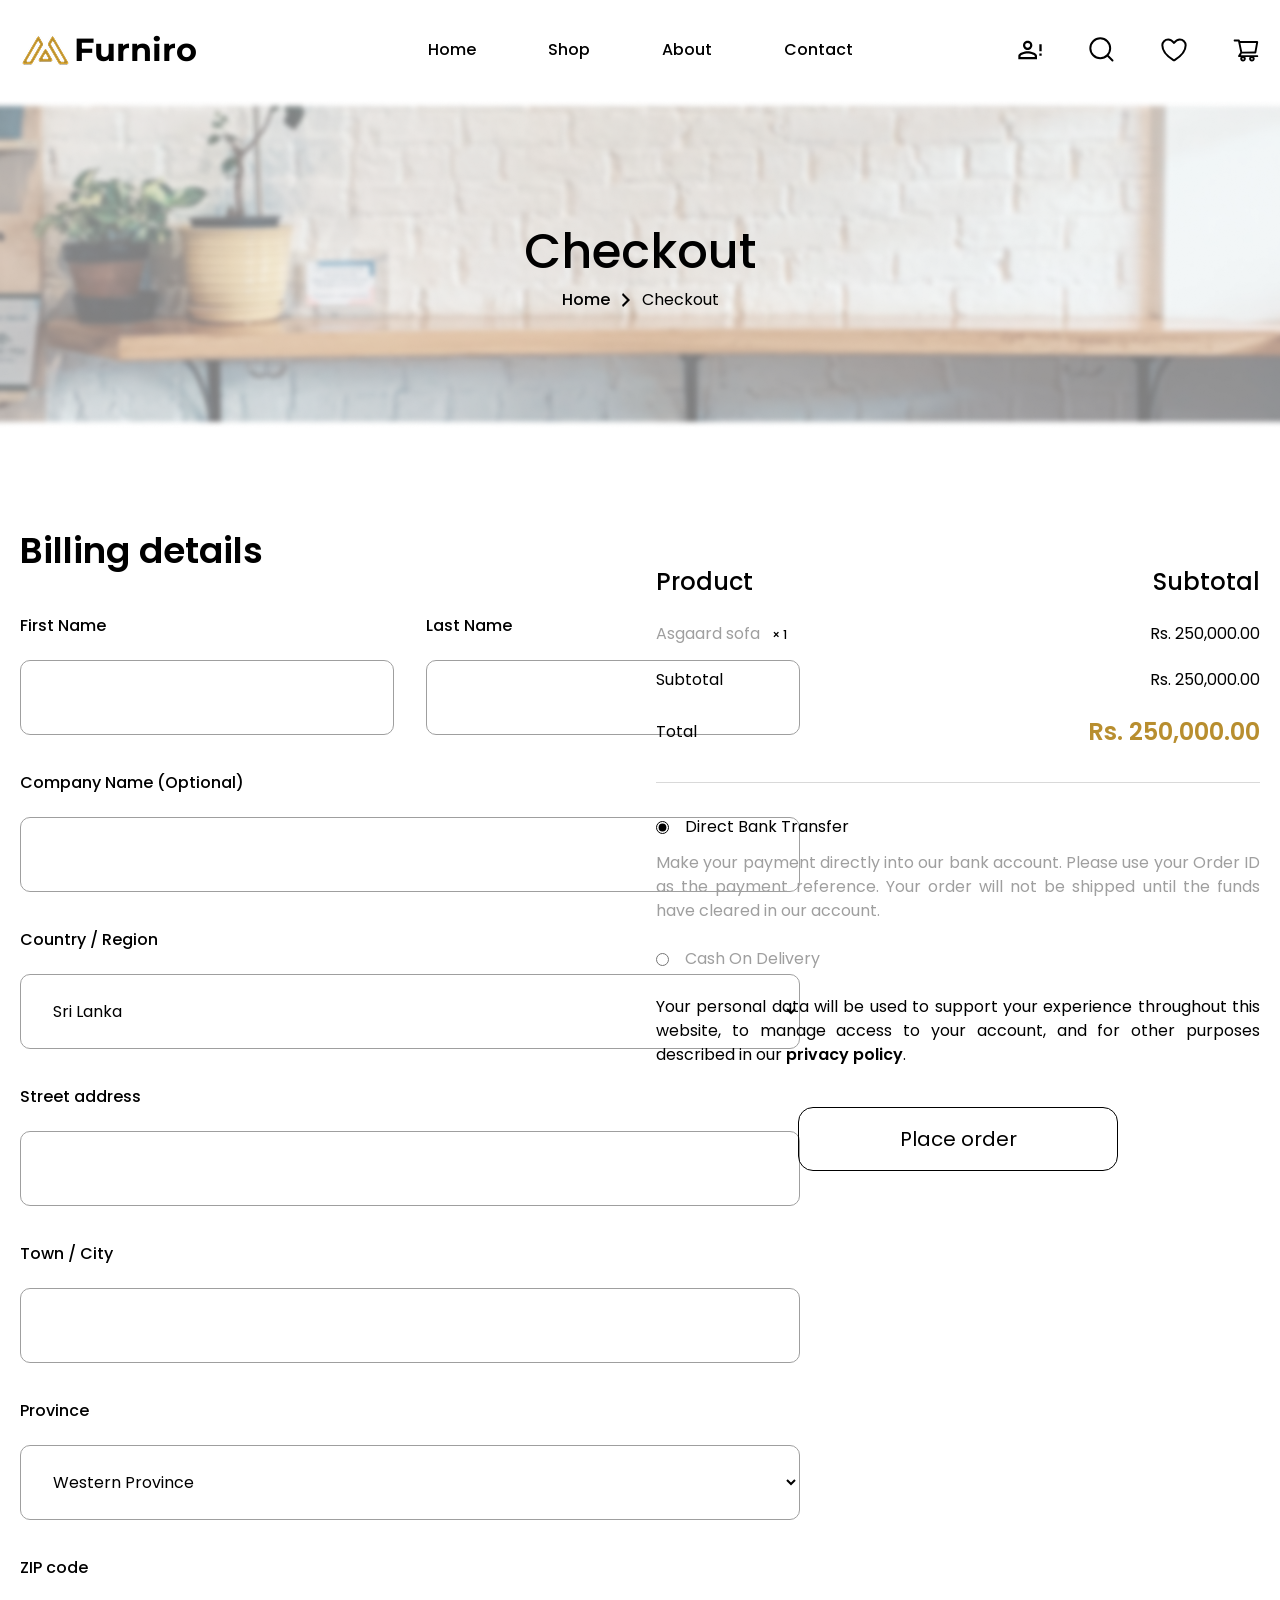
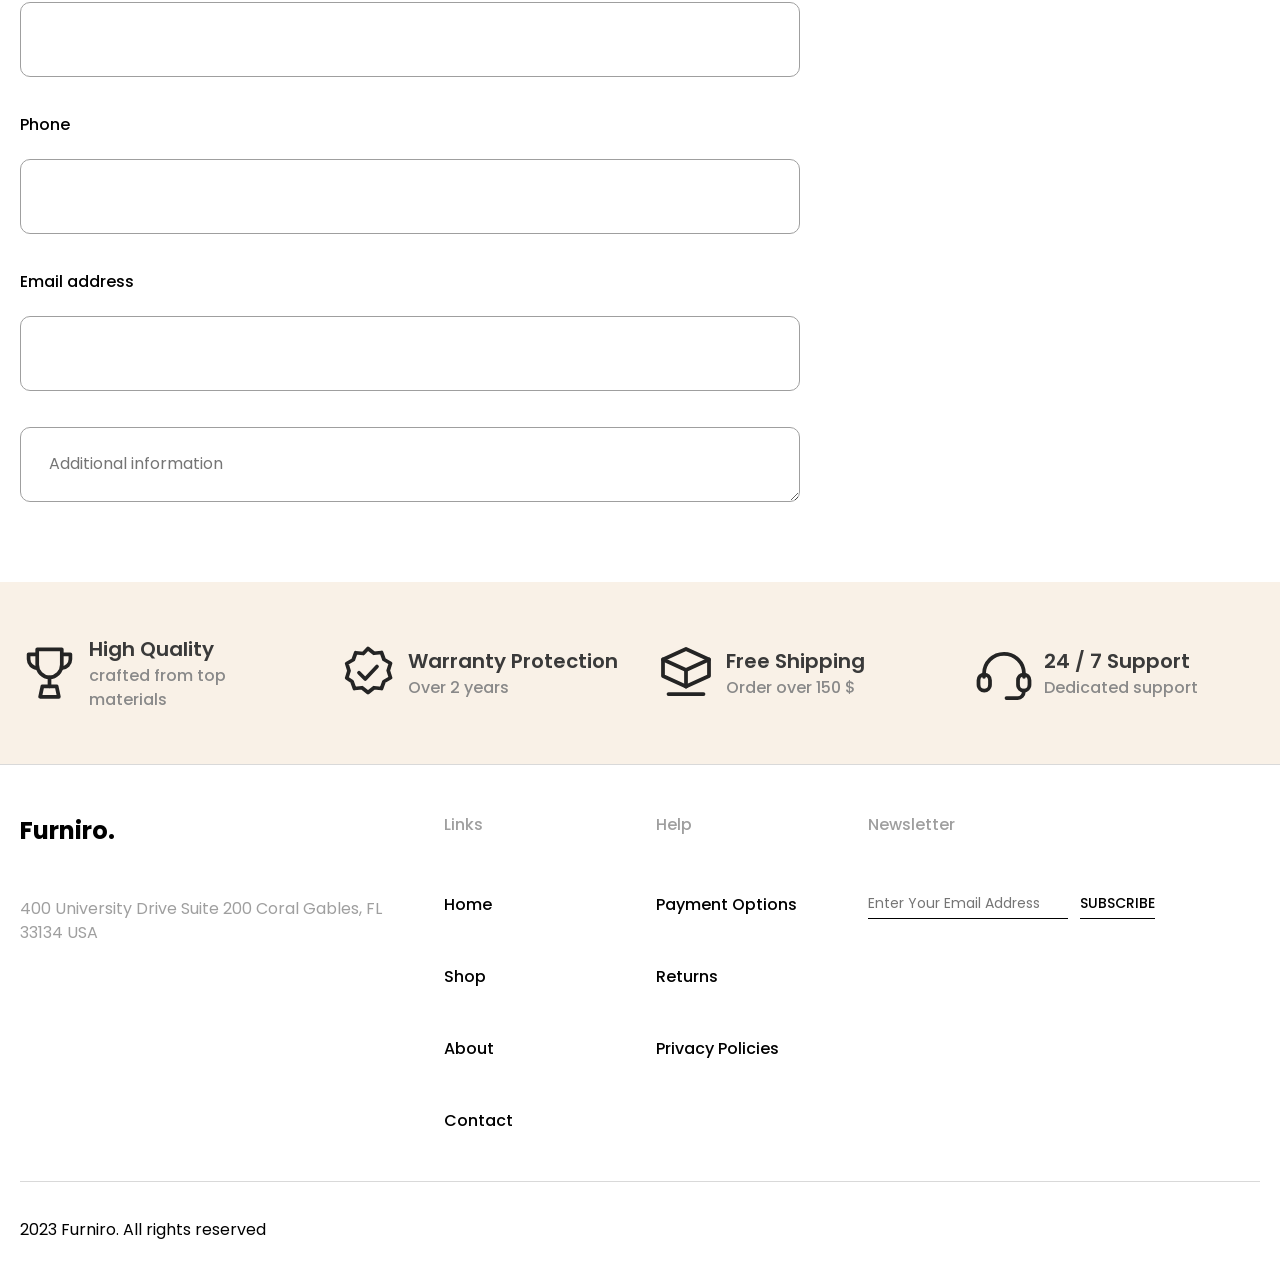
==== checkout.html @ 50746912 "Add checkout page and share banner, benefits and outline button styles - New checkout.html: billing " ====
<!doctype html>
<html lang="en">
  <head>
    <meta charset="UTF-8" />
    <meta name="viewport" content="width=device-width, initial-scale=1.0" />
    <title>Checkout | Furniro</title>

    <link rel="preconnect" href="https://fonts.googleapis.com" />
    <link rel="preconnect" href="https://fonts.gstatic.com" crossorigin />
    <link
      rel="stylesheet"
      href="https://fonts.googleapis.com/css2?family=Montserrat:wght@400;500;600;700&family=Poppins:wght@400;500;600&display=swap"
    />

    <link rel="stylesheet" href="reset.css" />
    <link rel="stylesheet" href="variables.css" />
    <link rel="stylesheet" href="style.css" />
    <link rel="stylesheet" href="checkout.css" />
  </head>
  <body>
    <header class="site-header grid">
      <a href="index.html" class="site-header__logo">
        <img src="content/site-logo.png" alt="" />
        <span>Furniro</span>
      </a>
      <nav class="site-header__nav">
        <ul>
          <li><a href="index.html">Home</a></li>
          <li><a href="shop.html">Shop</a></li>
          <li><a href="#">About</a></li>
          <li><a href="#">Contact</a></li>
        </ul>
      </nav>
      <div class="site-header__icons">
        <a href="#">
          <img src="content/mdi_account-alert-outline.svg" alt="account information" />
        </a>
        <a href="#">
          <img src="content/akar-icons_search.svg" alt="search" />
        </a>
        <a href="#">
          <img src="content/akar-icons_heart.svg" alt="wishlist" />
        </a>
        <a href="#">
          <img src="content/ant-design_shopping-cart-outlined.svg" alt="shopping cart" />
        </a>
      </div>
    </header>

    <main>
      <section class="page-banner">
        <h1 class="page-banner__title">Checkout</h1>
        <nav class="page-banner__breadcrumb">
          <a href="index.html">Home</a>
          <img src="content/arrow-right.svg" alt="" />
          <span>Checkout</span>
        </nav>
      </section>

      <form class="checkout grid" action="#" method="post">
        <section class="billing">
          <h2 class="billing__title">Billing details</h2>

          <div class="billing__names">
            <div class="billing__field">
              <label for="first-name">First Name</label>
              <input type="text" id="first-name" name="first-name" autocomplete="given-name" required />
            </div>
            <div class="billing__field">
              <label for="last-name">Last Name</label>
              <input type="text" id="last-name" name="last-name" autocomplete="family-name" required />
            </div>
          </div>

          <div class="billing__field">
            <label for="company">Company Name (Optional)</label>
            <input type="text" id="company" name="company" autocomplete="organization" />
          </div>

          <div class="billing__field">
            <label for="country">Country / Region</label>
            <select id="country" name="country" autocomplete="country-name" required>
              <option value="sri-lanka" selected>Sri Lanka</option>
              <option value="india">India</option>
              <option value="maldives">Maldives</option>
            </select>
          </div>

          <div class="billing__field">
            <label for="street">Street address</label>
            <input type="text" id="street" name="street" autocomplete="street-address" required />
          </div>

          <div class="billing__field">
            <label for="city">Town / City</label>
            <input type="text" id="city" name="city" autocomplete="address-level2" required />
          </div>

          <div class="billing__field">
            <label for="province">Province</label>
            <select id="province" name="province" autocomplete="address-level1" required>
              <option value="central">Central Province</option>
              <option value="eastern">Eastern Province</option>
              <option value="north-central">North Central Province</option>
              <option value="northern">Northern Province</option>
              <option value="north-western">North Western Province</option>
              <option value="sabaragamuwa">Sabaragamuwa Province</option>
              <option value="southern">Southern Province</option>
              <option value="uva">Uva Province</option>
              <option value="western" selected>Western Province</option>
            </select>
          </div>

          <div class="billing__field">
            <label for="zip">ZIP code</label>
            <input type="text" id="zip" name="zip" autocomplete="postal-code" required />
          </div>

          <div class="billing__field">
            <label for="phone">Phone</label>
            <input type="tel" id="phone" name="phone" autocomplete="tel" required />
          </div>

          <div class="billing__field">
            <label for="email">Email address</label>
            <input type="email" id="email" name="email" autocomplete="email" required />
          </div>

          <div class="billing__field">
            <label for="notes" class="visually-hidden">Additional information</label>
            <textarea id="notes" name="notes" placeholder="Additional information"></textarea>
          </div>
        </section>

        <section class="order-summary">
          <h2 class="visually-hidden">Your order</h2>

          <table class="order-summary__table">
            <thead>
              <tr>
                <th>Product</th>
                <th>Subtotal</th>
              </tr>
            </thead>
            <tbody>
              <tr>
                <td class="order-summary__product">Asgaard sofa <span>× 1</span></td>
                <td>Rs. 250,000.00</td>
              </tr>
            </tbody>
            <tfoot>
              <tr>
                <td>Subtotal</td>
                <td>Rs. 250,000.00</td>
              </tr>
              <tr>
                <td>Total</td>
                <td class="order-summary__total">Rs. 250,000.00</td>
              </tr>
            </tfoot>
          </table>

          <fieldset class="order-summary__payment">
            <legend class="visually-hidden">Payment method</legend>

            <label class="order-summary__option">
              <input type="radio" name="payment" value="bank-transfer" checked />
              Direct Bank Transfer
            </label>
            <p class="order-summary__note">
              Make your payment directly into our bank account. Please use your Order ID as the payment reference. Your
              order will not be shipped until the funds have cleared in our account.
            </p>

            <label class="order-summary__option">
              <input type="radio" name="payment" value="cash-on-delivery" />
              Cash On Delivery
            </label>
          </fieldset>

          <p class="order-summary__privacy">
            Your personal data will be used to support your experience throughout this website, to manage access to your
            account, and for other purposes described in our <a href="#">privacy policy</a>.
          </p>

          <button type="submit" class="btn btn--outline-dark order-summary__button">Place order</button>
        </section>
      </form>

      <section class="benefits">
        <h2 class="visually-hidden">Why shop with Furniro</h2>

        <div class="benefits__inner grid">
          <article class="benefit">
            <img src="content/trophy.svg" alt="" class="benefit__icon" />
            <div>
              <h3 class="benefit__title">High Quality</h3>
              <p class="benefit__text">crafted from top materials</p>
            </div>
          </article>

          <article class="benefit">
            <img src="content/guarantee.svg" alt="" class="benefit__icon" />
            <div>
              <h3 class="benefit__title">Warranty Protection</h3>
              <p class="benefit__text">Over 2 years</p>
            </div>
          </article>

          <article class="benefit">
            <img src="content/shipping.svg" alt="" class="benefit__icon" />
            <div>
              <h3 class="benefit__title">Free Shipping</h3>
              <p class="benefit__text">Order over 150 $</p>
            </div>
          </article>

          <article class="benefit">
            <img src="content/customer-support.svg" alt="" class="benefit__icon" />
            <div>
              <h3 class="benefit__title">24 / 7 Support</h3>
              <p class="benefit__text">Dedicated support</p>
            </div>
          </article>
        </div>
      </section>
    </main>

    <footer class="site-footer">
      <div class="site-footer__inner grid">
        <div class="site-footer__top subgrid">
          <div class="site-footer__brand">
            <p class="site-footer__logo">Furniro.</p>
            <address>400 University Drive Suite 200 Coral Gables, FL 33134 USA</address>
          </div>

          <nav class="site-footer__links">
            <h3 class="site-footer__title">Links</h3>
            <ul>
              <li><a href="index.html">Home</a></li>
              <li><a href="shop.html">Shop</a></li>
              <li><a href="#">About</a></li>
              <li><a href="#">Contact</a></li>
            </ul>
          </nav>

          <nav class="site-footer__help">
            <h3 class="site-footer__title">Help</h3>
            <ul>
              <li><a href="#">Payment Options</a></li>
              <li><a href="#">Returns</a></li>
              <li><a href="#">Privacy Policies</a></li>
            </ul>
          </nav>

          <form class="site-footer__newsletter">
            <h3 class="site-footer__title">Newsletter</h3>
            <label for="newsletter-email" class="visually-hidden"> Email address </label>
            <input type="email" id="newsletter-email" name="email" placeholder="Enter Your Email Address" required />
            <button type="submit">Subscribe</button>
          </form>
        </div>

        <p class="site-footer__copyright">2023 Furniro. All rights reserved</p>
      </div>
    </footer>
  </body>
</html>
---- variables.css ----
:root {
  --color-primary: #b88e2f;

  --color-black: #000000;
  --color-dark: #3a3a3a;
  --color-gray: #898989;
  --color-gray-light: #9f9f9f;

  /*background and lines*/
  --color-beige: #f9f1e7;
  --color-border: #d9d9d9;

  /*radius*/
  --radius: 0.625rem;

  /*font*/
  --font-primary: "Poppins", sans-serif;
  --font-logo: "Montserrat", sans-serif;
}
---- style.css ----
/* ===== Base ===== */

body {
  font-family: var(--font-primary);
  line-height: 1.5;
  color: var(--color-black);
}

/* ===== Layout ===== */

.grid {
  display: grid;
  grid-template-columns: repeat(12, 1fr);
  column-gap: 32px;
  max-width: 1240px;
  margin-inline: auto;
}

.grid > * {
  grid-column: 1 / -1;
}

.subgrid {
  display: grid;
  grid-template-columns: subgrid;
  row-gap: 32px;
}

/* ===== Utilities ===== */

.visually-hidden {
  position: absolute;
  width: 1px;
  height: 1px;
  overflow: hidden;
  clip-path: inset(50%);
  white-space: nowrap;
}

/* ===== Header ===== */

.site-header {
  height: 100px;
  align-items: center;
}

.site-header__logo {
  grid-column: 1 / 4;
  display: flex;
  align-items: center;
  gap: 0.25rem;
  font-family: var(--font-logo);
  font-size: 2rem;
  font-weight: 700;
}

.site-header__nav {
  grid-column: 4 / 10;
}

.site-header__nav ul {
  display: flex;
  justify-content: center;
  gap: 4.5rem;
}

.site-header__nav a {
  font-weight: 500;
}

.site-header__icons {
  grid-column: 10 / -1;
  display: flex;
  justify-content: flex-end;
  gap: 2.75rem;
}

/* ===== Page banner ===== */

.page-banner {
  background: url(content/shop.png) center / cover;
  height: 20.5rem;
  display: flex;
  flex-direction: column;
  justify-content: center;
  align-items: center;
}

.page-banner__title {
  font-size: 3rem;
  font-weight: 500;
}

.page-banner__breadcrumb {
  display: flex;
  align-items: center;
  gap: 0.375rem;
}

.page-banner__breadcrumb a {
  font-weight: 500;
}

/* ==== Buttons ==== */

.btn {
  display: inline-block;
  padding: 0.75rem 2.25rem;
  background-color: var(--color-primary);
  color: white;
  font-weight: 500;
  text-align: center;
}

.btn--outline {
  border: 1px solid var(--color-primary);
  background-color: transparent;
  color: var(--color-primary);
}

.btn--outline-dark {
  padding: 1rem 3rem;
  border: 1px solid var(--color-black);
  border-radius: 0.9375rem;
  background: none;
  color: var(--color-black);
  font-size: 1.25rem;
  font-weight: 400;
}

/* ==== Products ==== */

.products {
  margin-top: 59px;
}

.products__title {
  text-align: center;
  font-size: 2rem;
  margin-bottom: 39px;
}

.products__button {
  justify-self: center;
  margin-top: 32px;
  padding: 12px 85px;
  font-weight: 600;
}

/* ===== Product card ===== */

.product-card {
  grid-column: span 3;
  padding-bottom: 1rem;
  background-color: #f4f5f7;
}

.product-card__media {
  position: relative;
}

.product-card__media img {
  width: 100%;
}

.product-card__badge {
  position: absolute;
  top: 1rem;
  right: 1rem;
  display: grid;
  place-items: center;
  width: 3rem;
  height: 3rem;
  border-radius: 50%;
  color: white;
  font-weight: 500;
}

.product-card__badge--sale {
  background-color: #e97171;
}

.product-card__badge--new {
  background-color: #2ec1ac;
}

.product-card__title,
.product-card__desc,
.product-card__price {
  padding-inline: 1rem;
}

.product-card__title {
  margin-top: 1rem;
  font-size: 1.5rem;
}

.product-card__desc {
  margin-top: 0.5rem;
  font-weight: 500;
  color: var(--color-gray);
}

.product-card__price {
  margin-top: 0.5rem;
  font-weight: 600;
}

.product-card__price-old {
  margin-left: 1rem;
  font-weight: 400;
  color: var(--color-gray);
}

.product-card__actions {
  position: absolute;
  inset: 0;
  display: none;
  flex-direction: column;
  justify-content: center;
  align-items: center;
  gap: 1.5rem;
  background-color: rgb(58 58 58 / 0.72);
}

.product-card:hover .product-card__actions {
  display: flex;
}

.product-card__add {
  padding: 0.75rem 3.5rem;
  border: none;
  background-color: white;
  color: var(--color-primary);
  font-weight: 600;
}

.product-card__extras {
  display: flex;
  gap: 1.25rem;
}

.product-card__extras button {
  border: none;
  background: none;
  color: white;
  font-weight: 600;
}

/* ===== Benefits ===== */

.benefits {
  margin-top: 5rem;
  padding-block: 3.25rem;
  background-color: var(--color-beige);
}

.benefit {
  grid-column: span 3;
  display: flex;
  align-items: center;
  gap: 0.625rem;
}

.benefit__icon {
  width: 3.75rem;
}

.benefit__title {
  font-size: 1.25rem;
  font-weight: 600;
  color: var(--color-dark);
}

.benefit__text {
  font-weight: 500;
  color: var(--color-gray);
}

/* ===== Footer ===== */

.site-footer {
  padding-block: 3rem 2.25rem;
  border-top: 1px solid var(--color-border);
}

.site-footer__top {
  align-items: start;
}

.site-footer__brand {
  grid-column: 1 / 5;
}

.site-footer__links {
  grid-column: 5 / 7;
}

.site-footer__help {
  grid-column: 7 / 9;
}

.site-footer__logo {
  font-size: 1.5rem;
  font-weight: 700;
}

.site-footer__brand address {
  margin-top: 3rem;
  color: var(--color-gray-light);
}

.site-footer__title {
  margin-bottom: 3.5rem;
  font-size: 1rem;
  font-weight: 500;
  color: var(--color-gray-light);
}

.site-footer ul {
  display: grid;
  gap: 3rem;
  font-weight: 500;
}

.site-footer__newsletter {
  grid-column: 9 / -1;
  display: flex;
  flex-wrap: wrap;
  column-gap: 0.75rem;
}

.site-footer__newsletter .site-footer__title {
  width: 100%;
}

.site-footer__newsletter input,
.site-footer__newsletter button {
  padding-bottom: 0.25rem;
  border: none;
  border-bottom: 1px solid var(--color-black);
  background: none;
  font-size: 0.875rem;
}

.site-footer__newsletter input {
  width: 12.5rem;
}

.site-footer__newsletter button {
  font-weight: 500;
  text-transform: uppercase;
}

.site-footer__copyright {
  margin-top: 3rem;
  padding-top: 2.25rem;
  border-top: 1px solid var(--color-border);
}
---- checkout.css ----
/* ===== Checkout ===== */

.checkout {
  margin-top: 6rem;
}

/* ===== Billing details ===== */

.billing {
  grid-column: 1 / 7;
  display: grid;
  gap: 2.25rem;
}

.billing__title {
  font-size: 2.25rem;
  font-weight: 600;
}

.billing__names {
  display: grid;
  grid-template-columns: 1fr 1fr;
  gap: 2rem;
}

.billing__field {
  display: grid;
  gap: 1.375rem;
}

.billing__field label {
  font-weight: 500;
}

.billing__field input,
.billing__field select,
.billing__field textarea {
  height: 4.6875rem;
  padding: 1.5rem 1.75rem;
  border: 1px solid var(--color-gray-light);
  border-radius: var(--radius);
  background-color: white;
}

/* ===== Order summary ===== */

.order-summary {
  grid-column: 7 / -1;
  padding-top: 2.5rem;
}

.order-summary__table {
  width: 100%;
  border-collapse: collapse;
}

.order-summary__table th {
  font-size: 1.5rem;
  font-weight: 500;
  text-align: left;
}

.order-summary__table td {
  padding-top: 1.375rem;
}

.order-summary__table th:last-child,
.order-summary__table td:last-child {
  text-align: right;
}

.order-summary__product {
  color: var(--color-gray-light);
}

.order-summary__product span {
  margin-left: 0.5rem;
  font-size: 0.75rem;
  font-weight: 500;
  color: var(--color-black);
}

.order-summary__total {
  font-size: 1.5rem;
  font-weight: 600;
  color: var(--color-primary);
}

.order-summary__payment {
  display: grid;
  gap: 0.75rem;
  margin-top: 2rem;
  padding-top: 2rem;
  border: none;
  border-top: 1px solid var(--color-border);
}

.order-summary__option {
  display: flex;
  align-items: center;
  gap: 1rem;
  color: var(--color-gray-light);
}

.order-summary__option:has(:checked) {
  color: var(--color-black);
}

.order-summary__option input {
  accent-color: var(--color-black);
}

.order-summary__note {
  margin-bottom: 0.75rem;
  color: var(--color-gray-light);
  text-align: justify;
}

.order-summary__privacy {
  margin-top: 1.5rem;
  text-align: justify;
}

.order-summary__privacy a {
  font-weight: 600;
}

.order-summary__button {
  display: block;
  width: 20rem;
  margin: 2.5rem auto 0;
}
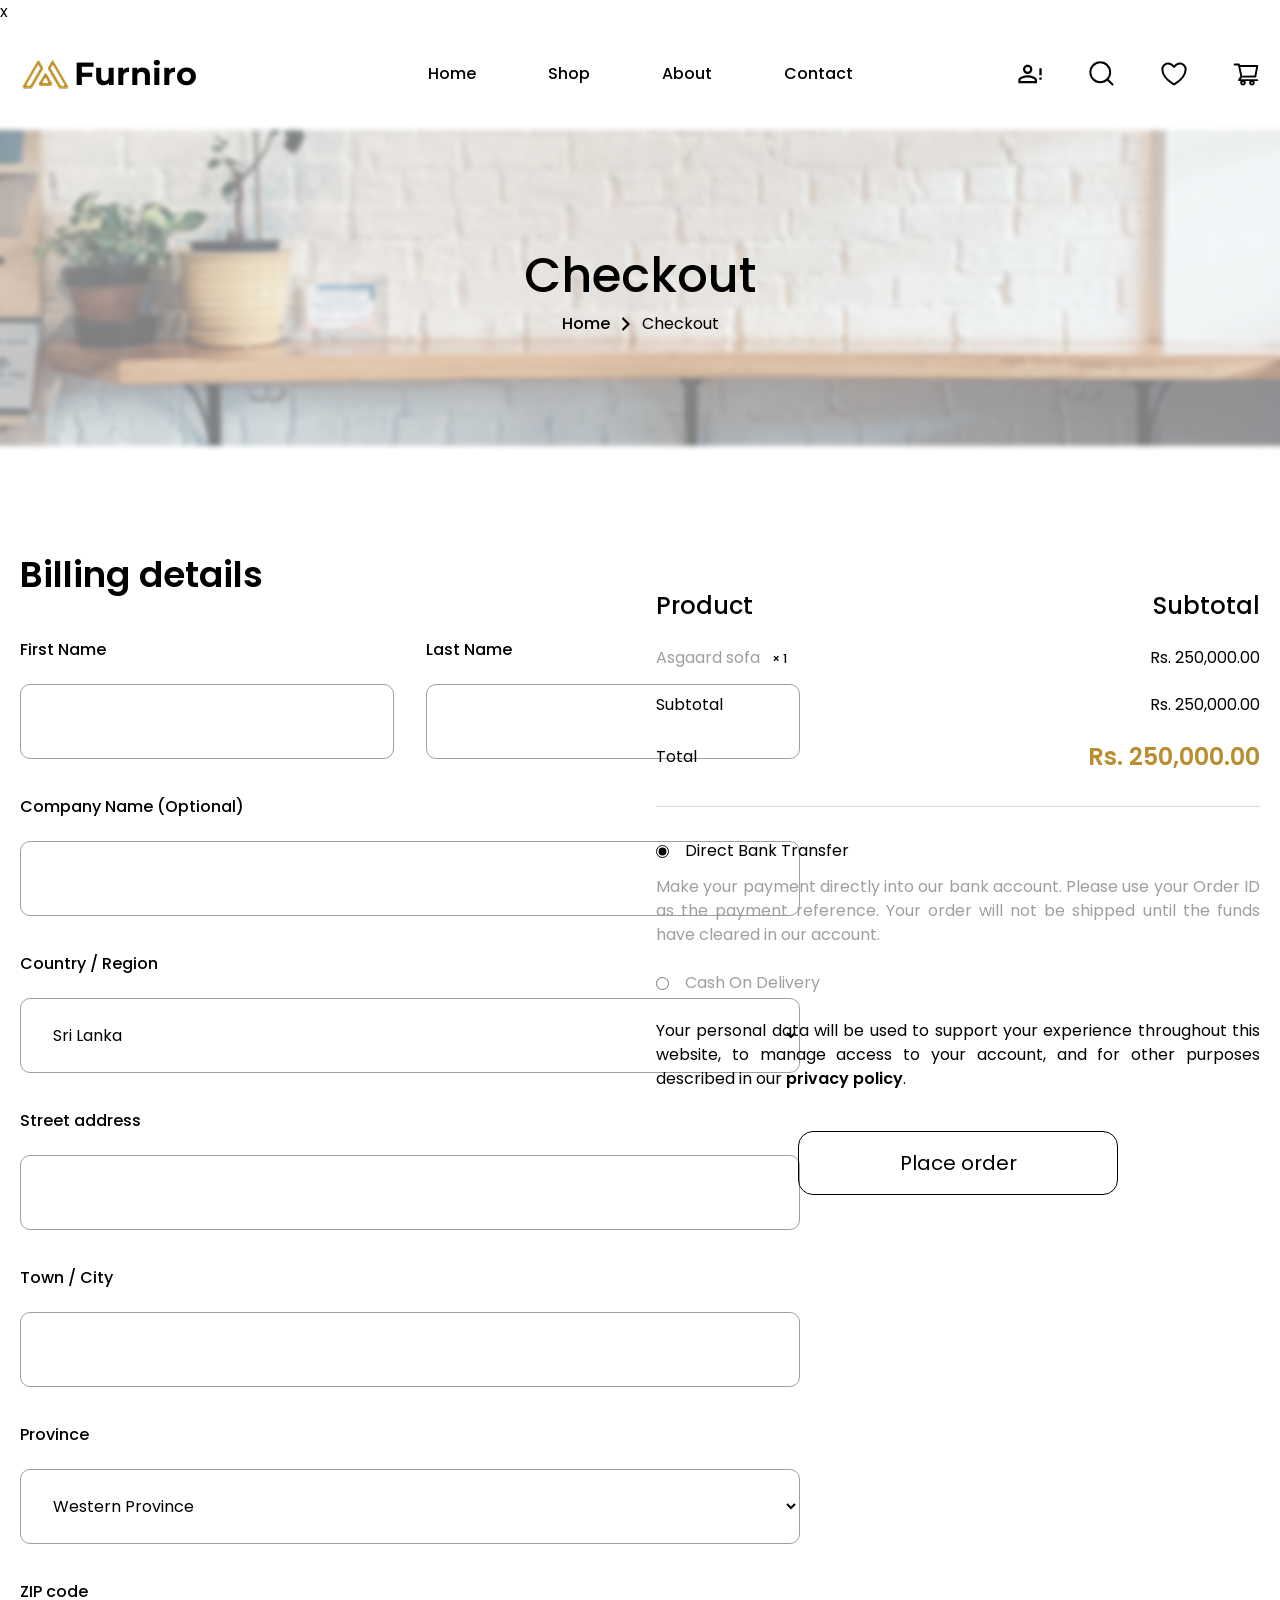
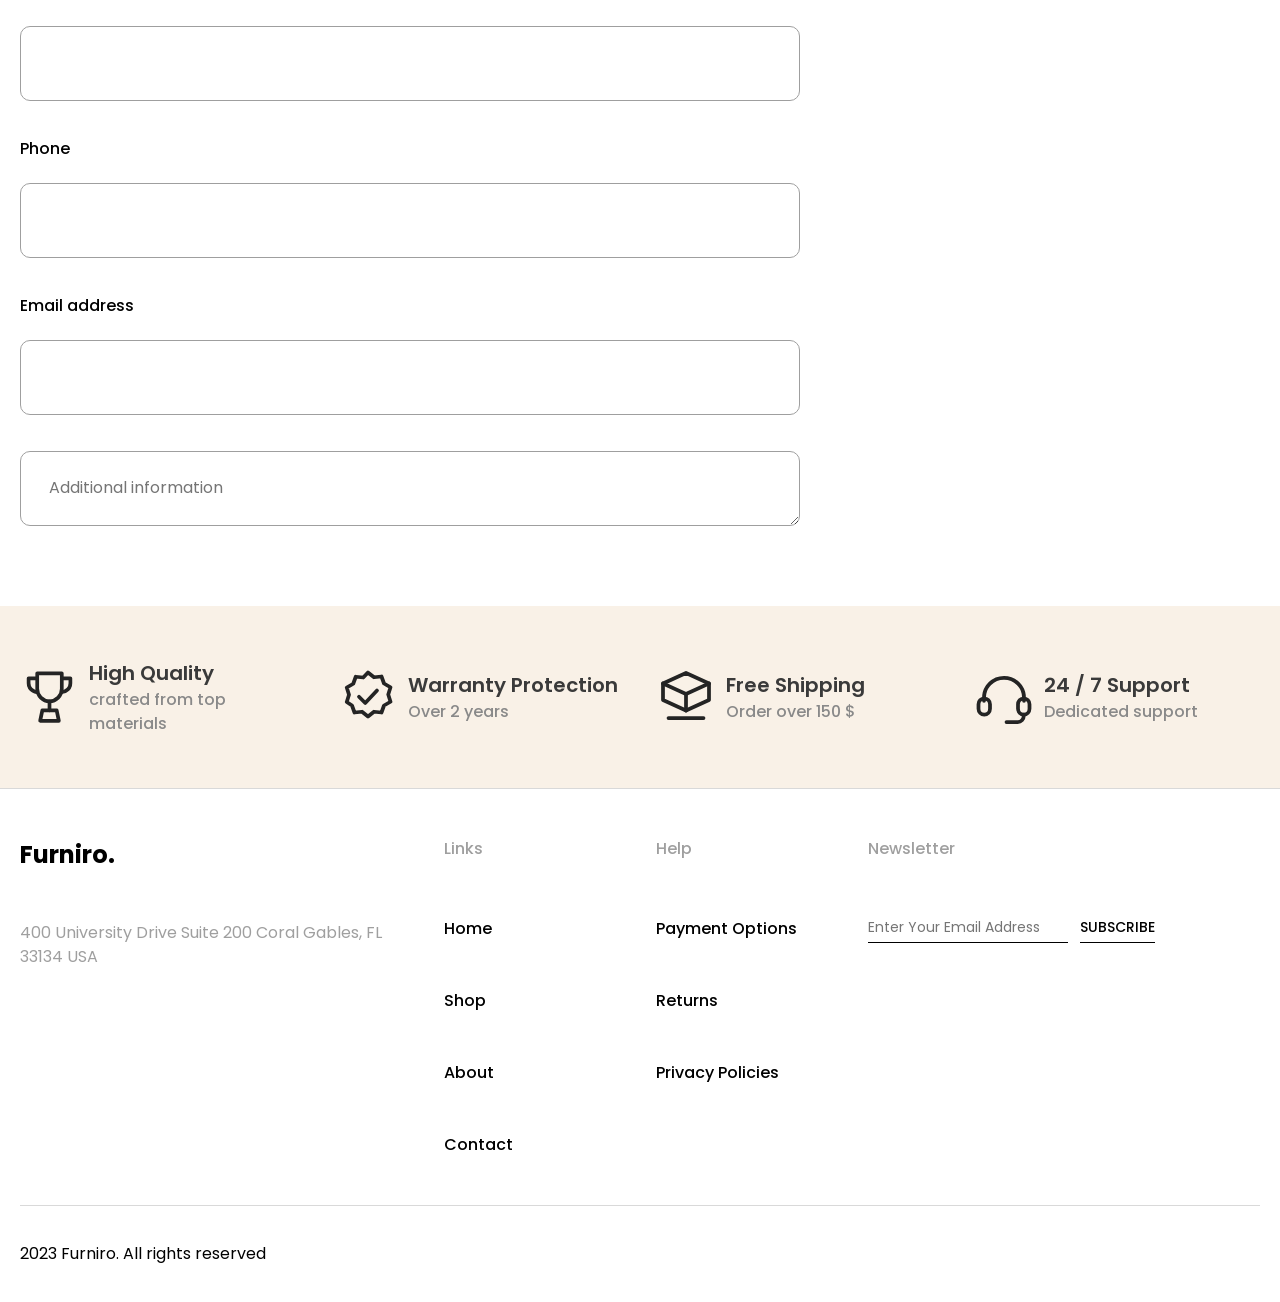
==== commit 5801d4ff: "fix breadcrumb on shop" ====
--- a/checkout.html
+++ b/checkout.html
@@ -1,4 +1,4 @@
-<!doctype html>
+x<!doctype html>
 <html lang="en">
   <head>
     <meta charset="UTF-8" />
@@ -41,7 +41,7 @@
         <a href="#">
           <img src="content/akar-icons_heart.svg" alt="wishlist" />
         </a>
-        <a href="#">
+        <a href="checkout.html">
           <img src="content/ant-design_shopping-cart-outlined.svg" alt="shopping cart" />
         </a>
       </div>
--- a/style.css
+++ b/style.css
@@ -248,7 +248,6 @@
 }
 
 /* ===== Benefits ===== */
-
 .benefits {
   margin-top: 5rem;
   padding-block: 3.25rem;
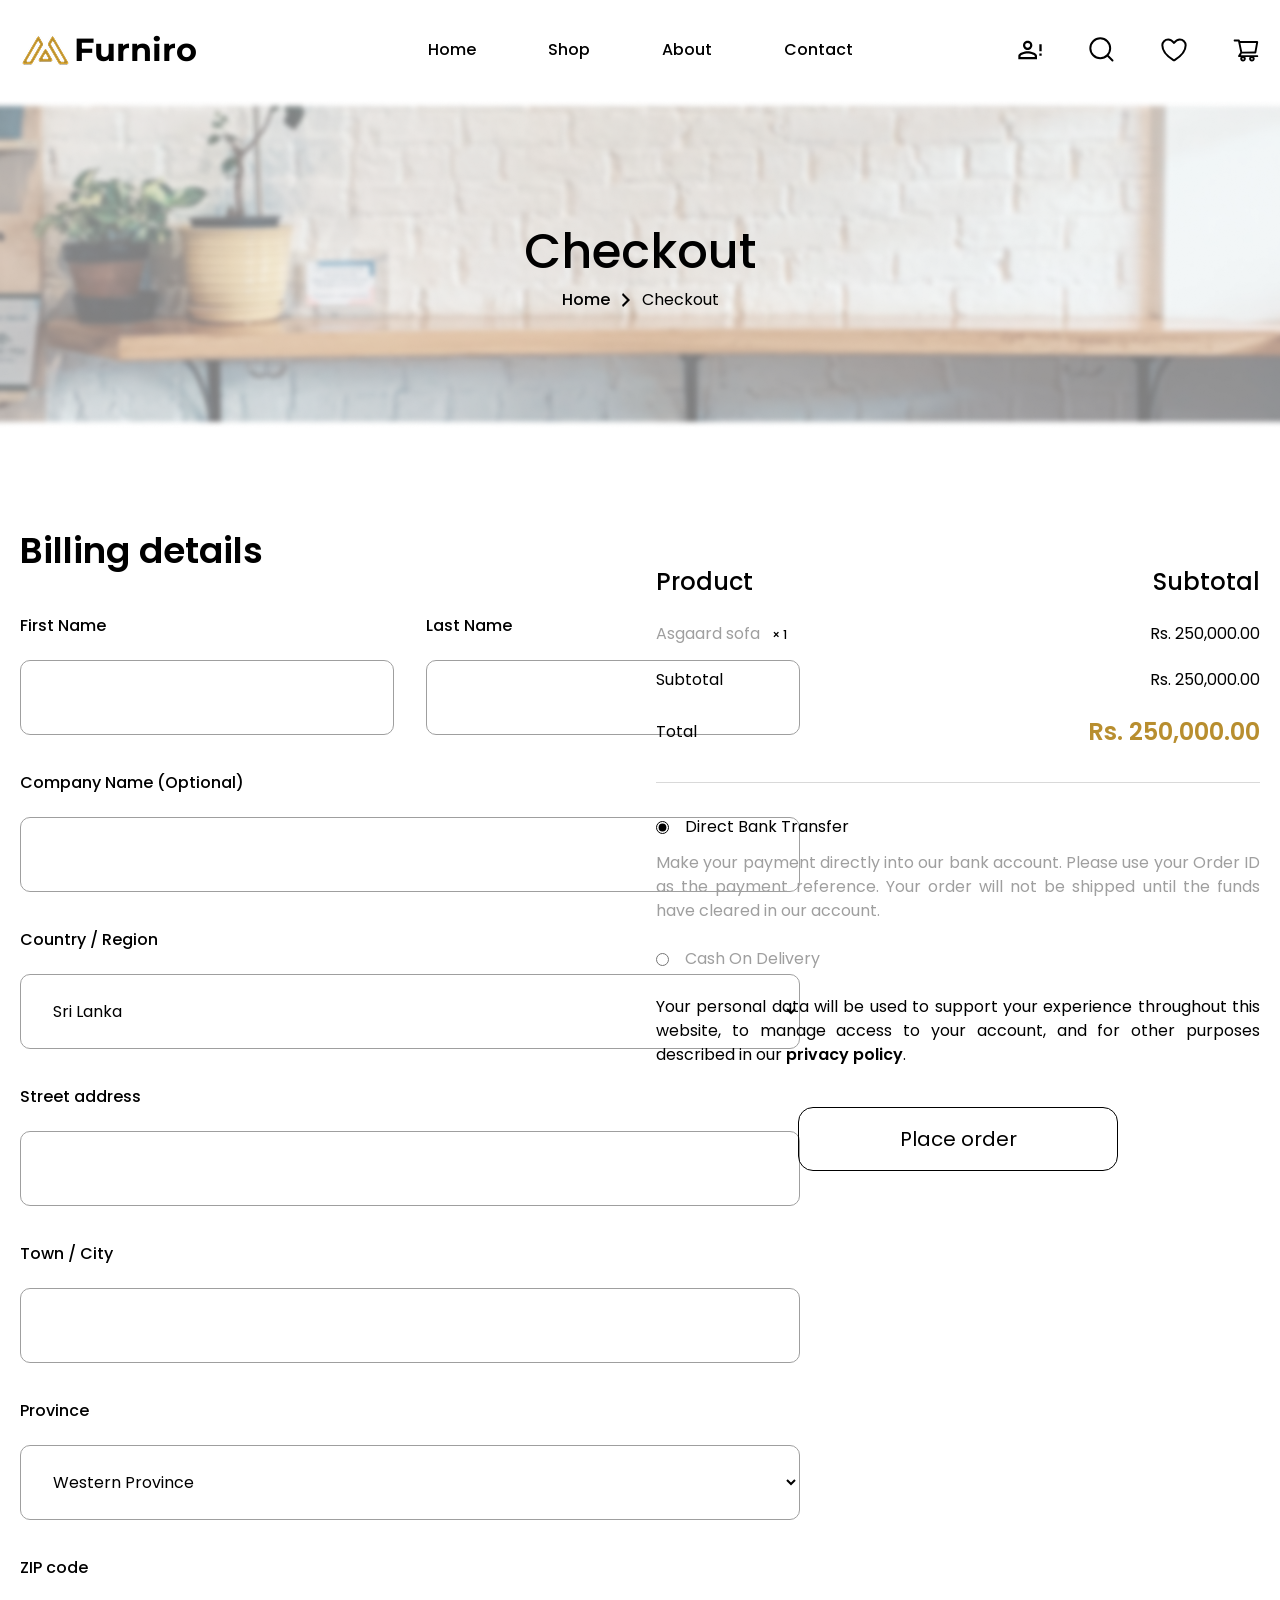
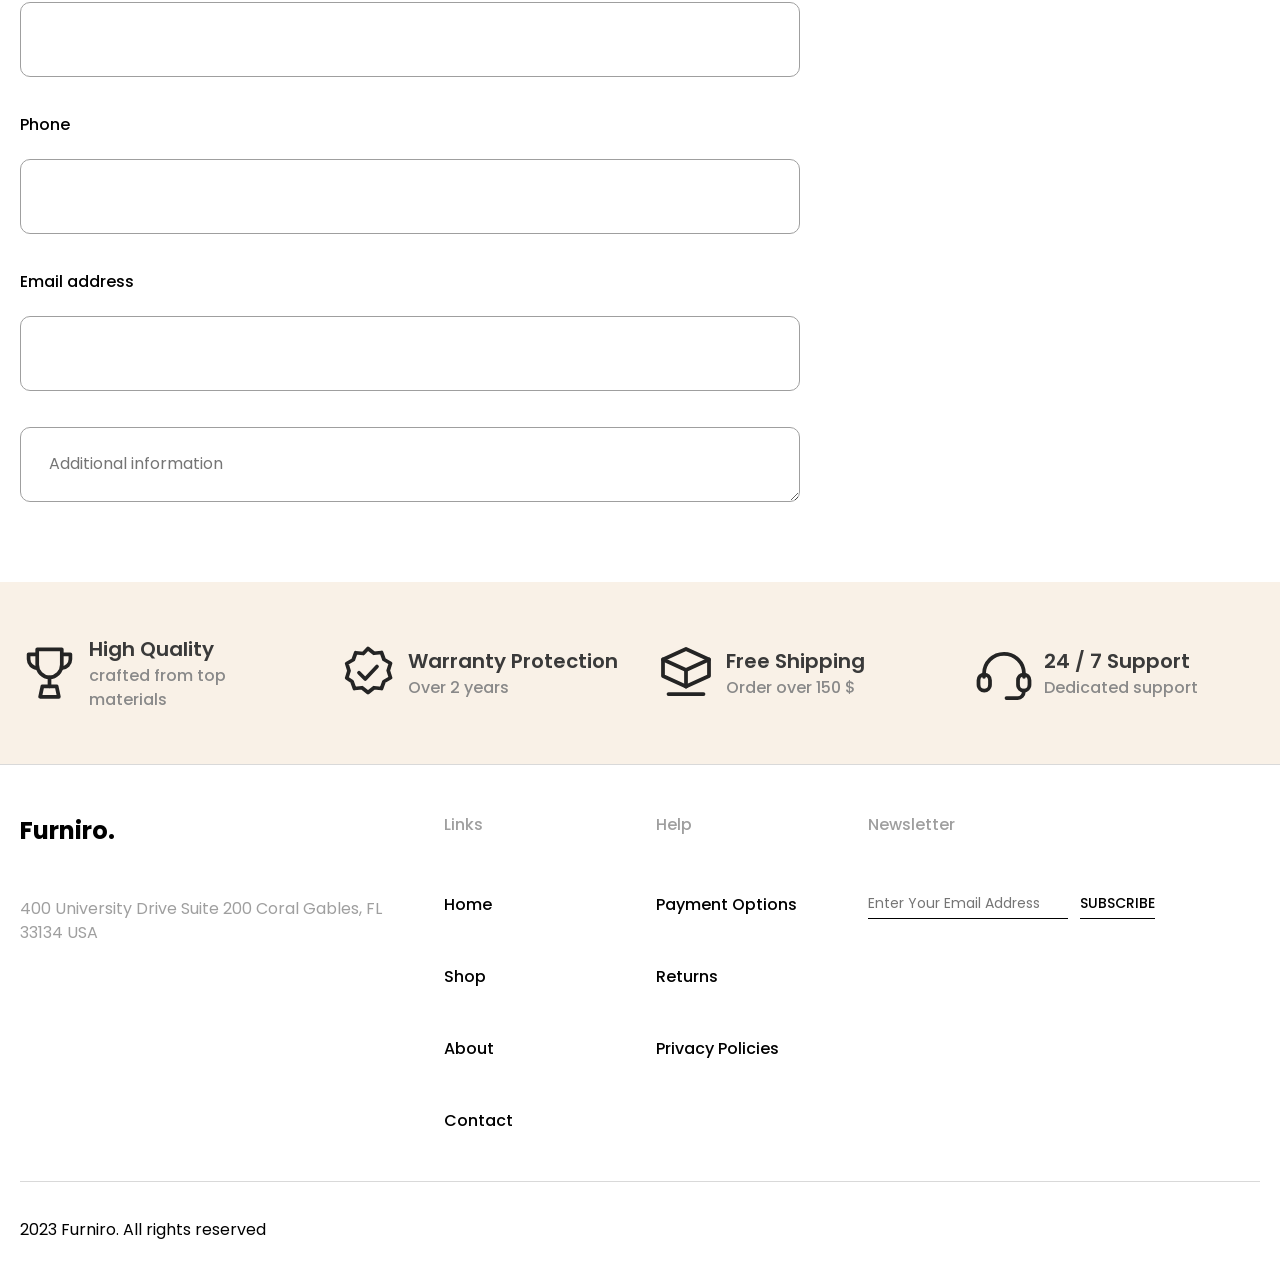
==== commit 65a09a7d: "Fix doctype typo, shop breadcrumb label and product cart link - Remove stray "x" before <!doctype ht" ====
--- a/checkout.html
+++ b/checkout.html
@@ -1,4 +1,4 @@
-x<!doctype html>
+<!doctype html>
 <html lang="en">
   <head>
     <meta charset="UTF-8" />
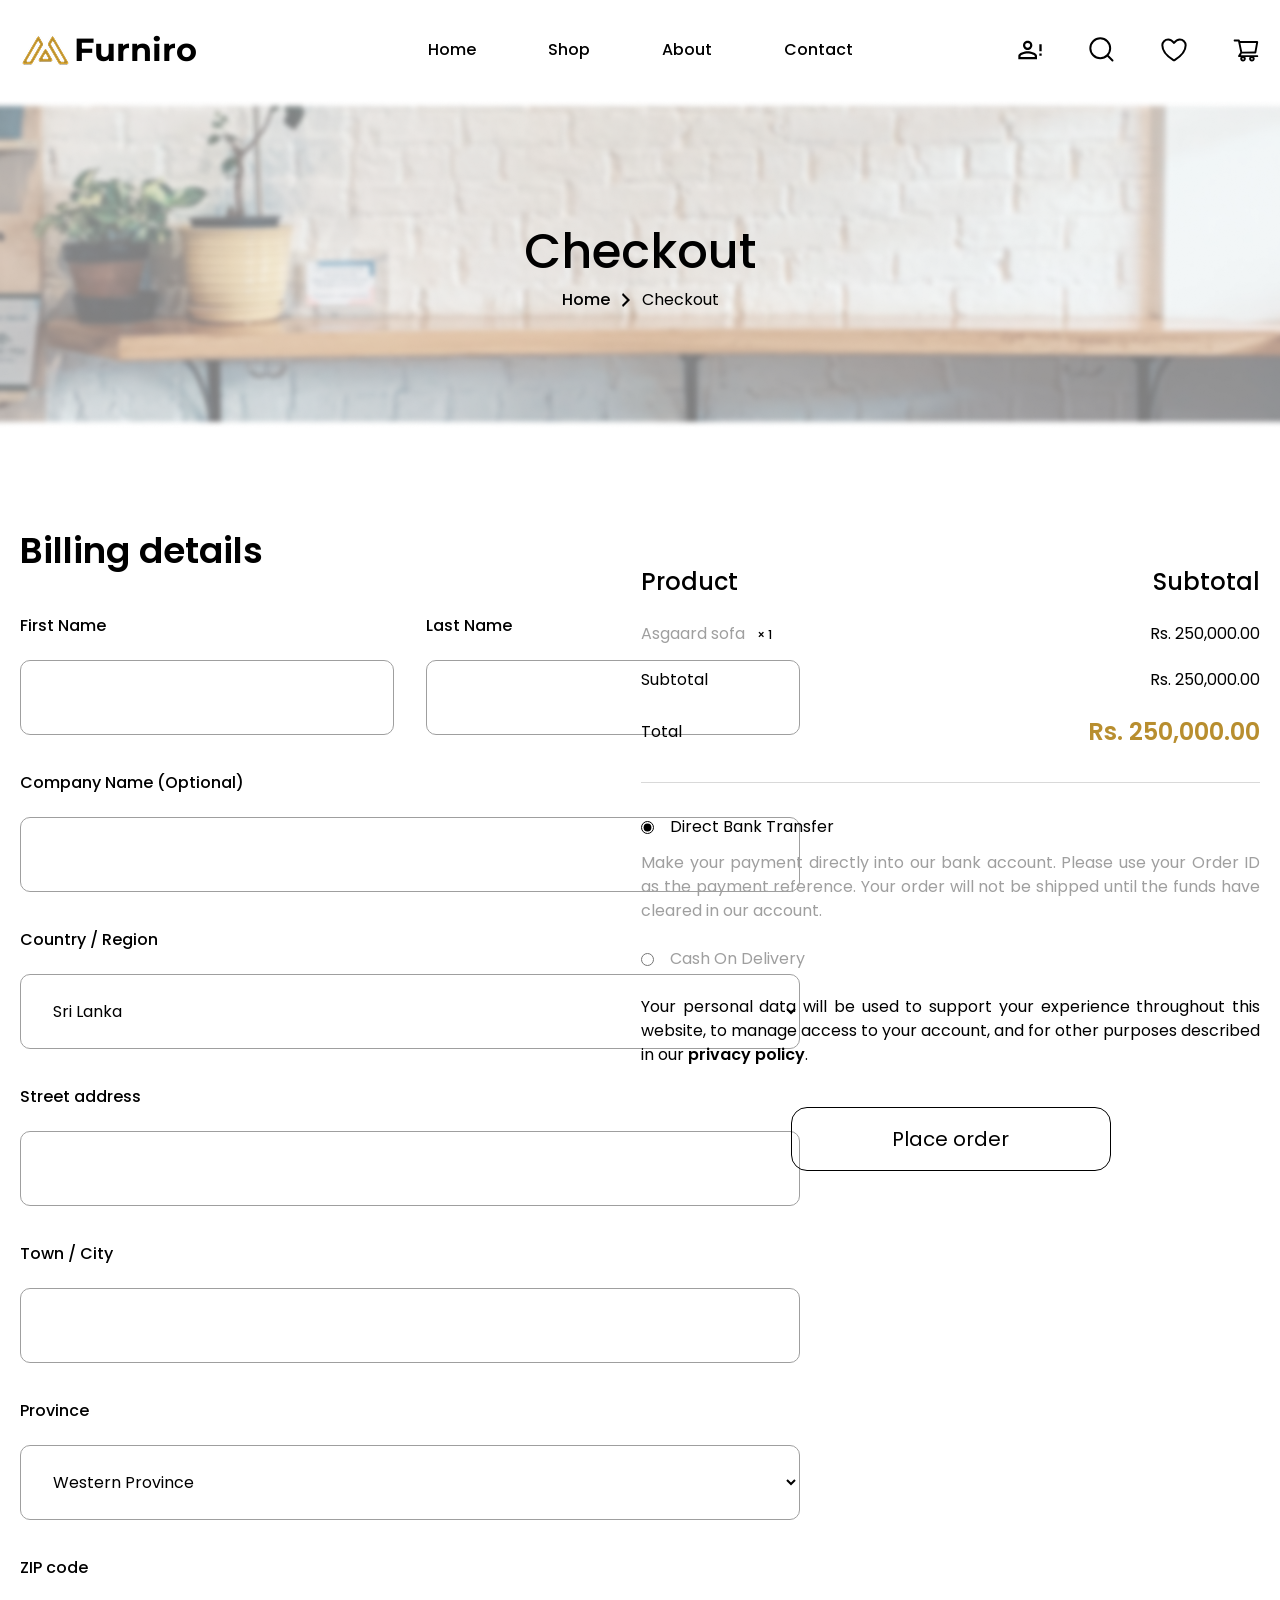
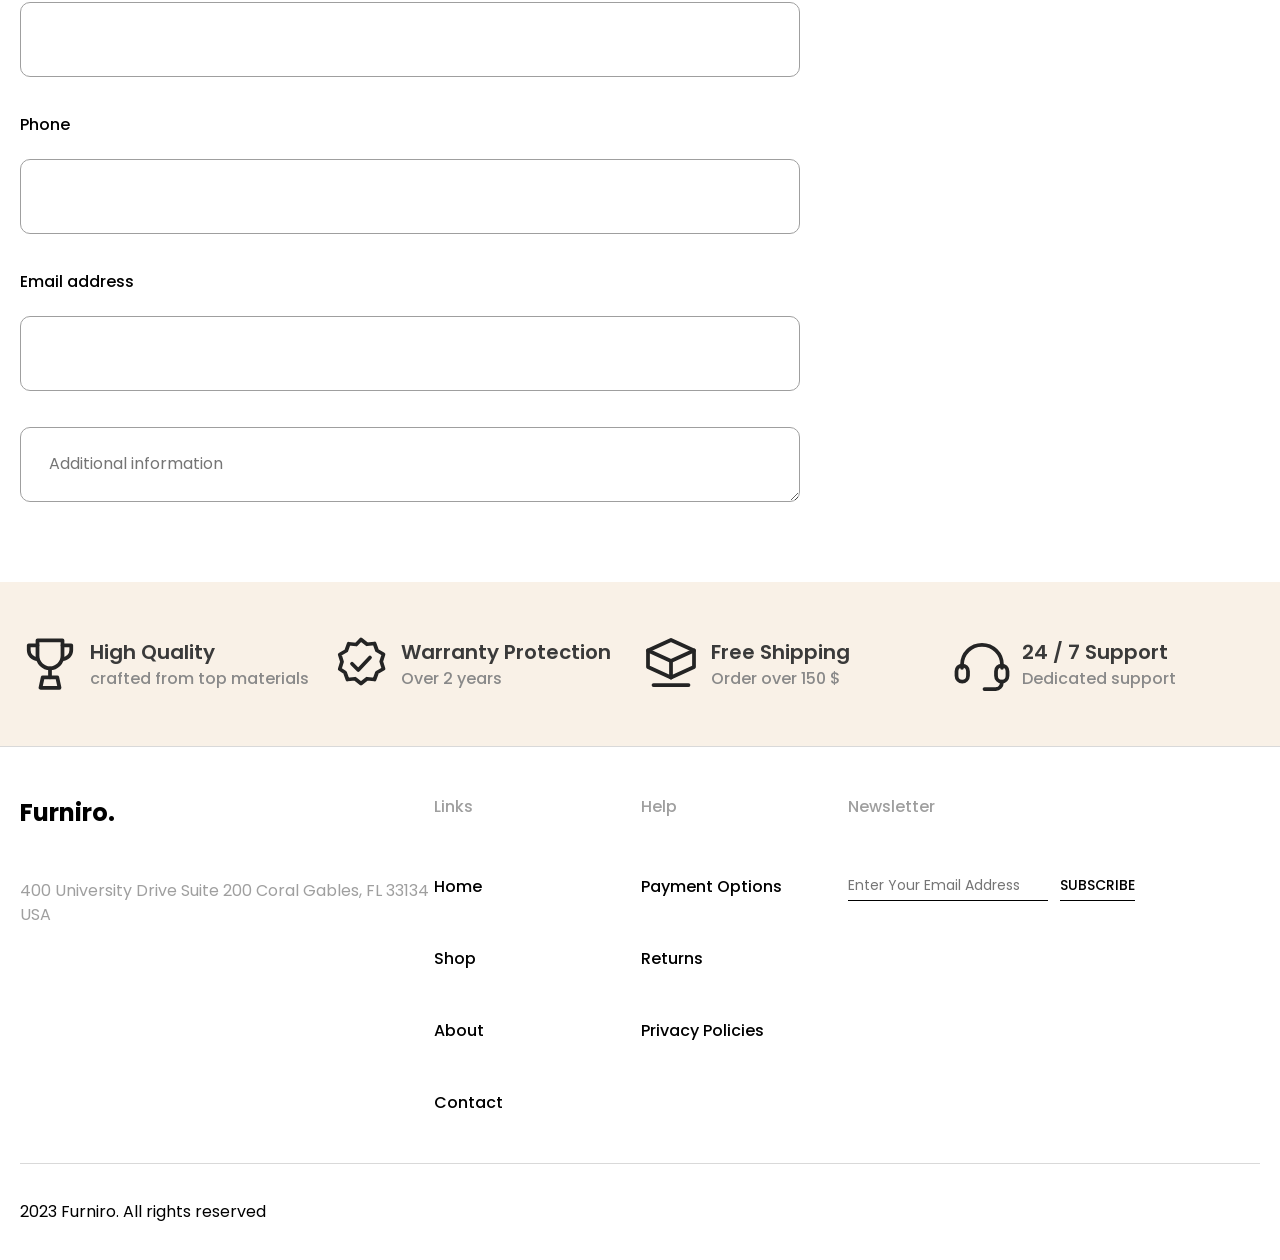
==== commit ac751b84: "cleanup" ====
--- a/checkout.html
+++ b/checkout.html
@@ -9,7 +9,7 @@
     <link rel="preconnect" href="https://fonts.gstatic.com" crossorigin />
     <link
       rel="stylesheet"
-      href="https://fonts.googleapis.com/css2?family=Montserrat:wght@400;500;600;700&family=Poppins:wght@400;500;600&display=swap"
+      href="https://fonts.googleapis.com/css2?family=Montserrat:wght@400;500;600;700&family=Poppins:wght@400;500;600;700&display=swap"
     />
 
     <link rel="stylesheet" href="reset.css" />
--- a/style.css
+++ b/style.css
@@ -11,8 +11,8 @@
 .grid {
   display: grid;
   grid-template-columns: repeat(12, 1fr);
-  column-gap: 32px;
-  max-width: 1240px;
+  column-gap: 2px;
+  max-width: 77.5rem;
   margin-inline: auto;
 }
 
@@ -23,7 +23,7 @@
 .subgrid {
   display: grid;
   grid-template-columns: subgrid;
-  row-gap: 32px;
+  row-gap: 2rem;
 }
 
 /* ===== Utilities ===== */
@@ -40,7 +40,7 @@
 /* ===== Header ===== */
 
 .site-header {
-  height: 100px;
+  height: 6.25rem;
   align-items: center;
 }
 
@@ -121,7 +121,7 @@
 .btn--outline-dark {
   padding: 1rem 3rem;
   border: 1px solid var(--color-black);
-  border-radius: 0.9375rem;
+  border-radius: 1rem;
   background: none;
   color: var(--color-black);
   font-size: 1.25rem;
@@ -131,7 +131,7 @@
 /* ==== Products ==== */
 
 .products {
-  margin-top: 59px;
+  margin-top: 2rem;
 }
 
 .products__title {
@@ -142,8 +142,8 @@
 
 .products__button {
   justify-self: center;
-  margin-top: 32px;
-  padding: 12px 85px;
+  margin-top: 2rem;
+  padding: 0.75rem  85px;
   font-weight: 600;
 }
 
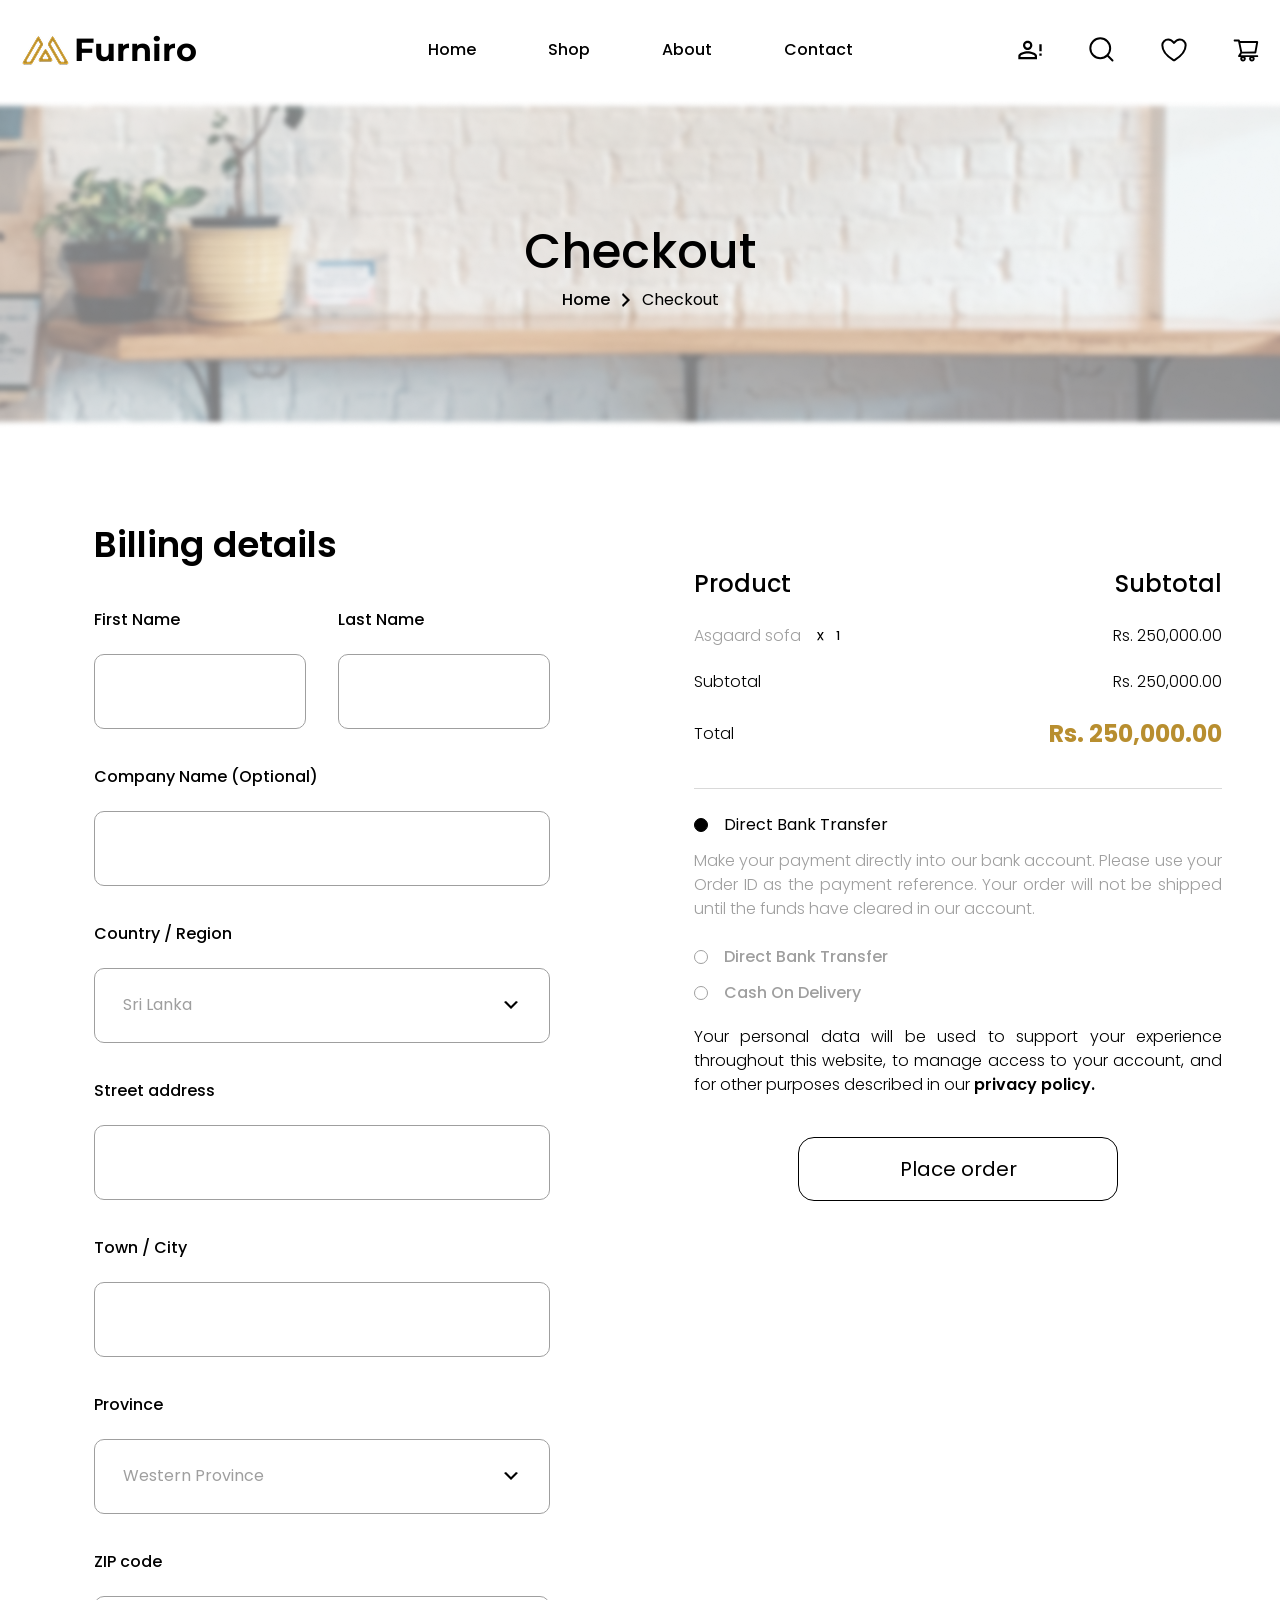
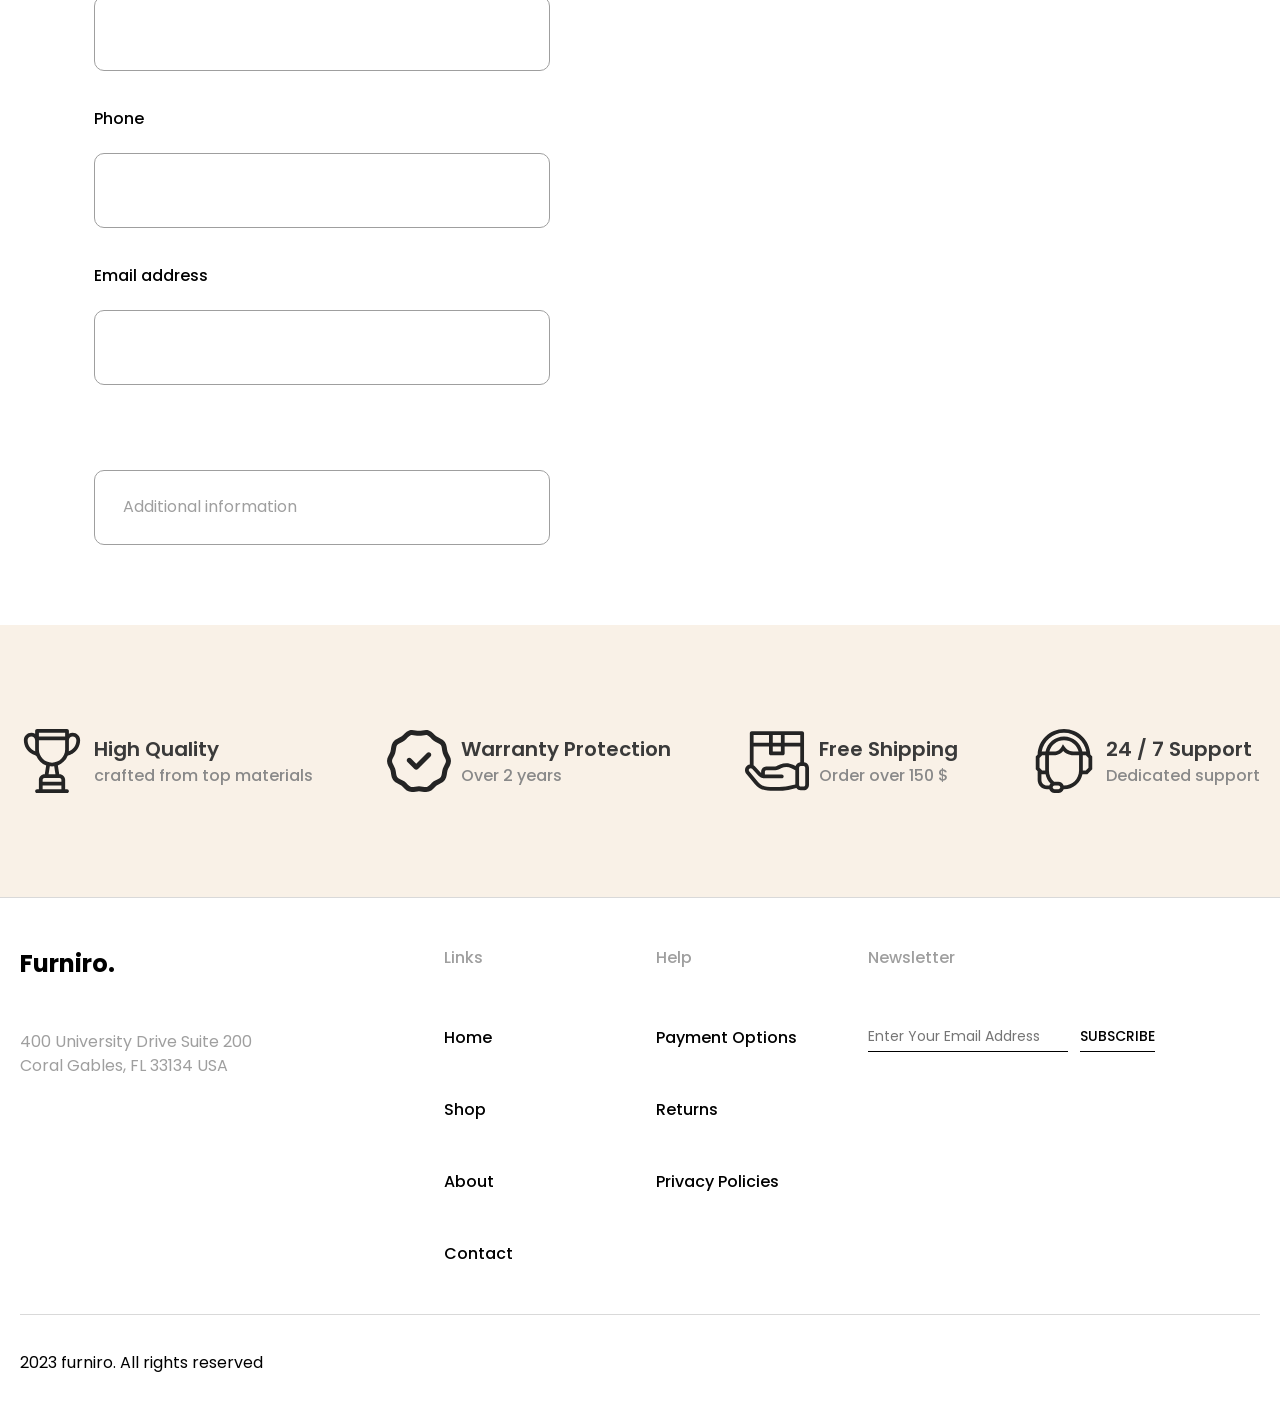
==== commit a22d3133: "zvrsen i product i checkout" ====
--- a/checkout.html
+++ b/checkout.html
@@ -9,7 +9,7 @@
     <link rel="preconnect" href="https://fonts.gstatic.com" crossorigin />
     <link
       rel="stylesheet"
-      href="https://fonts.googleapis.com/css2?family=Montserrat:wght@400;500;600;700&family=Poppins:wght@400;500;600;700&display=swap"
+      href="https://fonts.googleapis.com/css2?family=Montserrat:wght@400;500;600;700&family=Poppins:wght@300;400;500;600;700&display=swap"
     />
 
     <link rel="stylesheet" href="reset.css" />
@@ -144,7 +144,10 @@
             </thead>
             <tbody>
               <tr>
-                <td class="order-summary__product">Asgaard sofa <span>× 1</span></td>
+                <td class="order-summary__product">
+                  Asgaard sofa
+                  <span><img src="content/X.svg" alt="x" class="order-summary__times" /> 1</span>
+                </td>
                 <td>Rs. 250,000.00</td>
               </tr>
             </tbody>
@@ -173,6 +176,11 @@
             </p>
 
             <label class="order-summary__option">
+              <input type="radio" name="payment" value="bank-transfer-2" />
+              Direct Bank Transfer
+            </label>
+
+            <label class="order-summary__option">
               <input type="radio" name="payment" value="cash-on-delivery" />
               Cash On Delivery
             </label>
@@ -180,7 +188,7 @@
 
           <p class="order-summary__privacy">
             Your personal data will be used to support your experience throughout this website, to manage access to your
-            account, and for other purposes described in our <a href="#">privacy policy</a>.
+            account, and for other purposes described in our <a href="#">privacy policy.</a>
           </p>
 
           <button type="submit" class="btn btn--outline-dark order-summary__button">Place order</button>
@@ -261,7 +269,7 @@
           </form>
         </div>
 
-        <p class="site-footer__copyright">2023 Furniro. All rights reserved</p>
+        <p class="site-footer__copyright">2023 furniro. All rights reserved</p>
       </div>
     </footer>
   </body>
--- a/variables.css
+++ b/variables.css
@@ -3,6 +3,7 @@
 
   --color-black: #000000;
   --color-dark: #3a3a3a;
+  --color-gray-dark: #616161;
   --color-gray: #898989;
   --color-gray-light: #9f9f9f;
 
@@ -13,6 +14,9 @@
   /*radius*/
   --radius: 0.625rem;
 
+  /*layout*/
+  --gutter: 2rem;
+
   /*font*/
   --font-primary: "Poppins", sans-serif;
   --font-logo: "Montserrat", sans-serif;
--- a/style.css
+++ b/style.css
@@ -11,7 +11,7 @@
 .grid {
   display: grid;
   grid-template-columns: repeat(12, 1fr);
-  column-gap: 2px;
+  column-gap: var(--gutter);
   max-width: 77.5rem;
   margin-inline: auto;
 }
@@ -23,7 +23,7 @@
 .subgrid {
   display: grid;
   grid-template-columns: subgrid;
-  row-gap: 2rem;
+  row-gap: var(--gutter);
 }
 
 /* ===== Utilities ===== */
@@ -75,32 +75,6 @@
   gap: 2.75rem;
 }
 
-/* ===== Page banner ===== */
-
-.page-banner {
-  background: url(content/shop.png) center / cover;
-  height: 20.5rem;
-  display: flex;
-  flex-direction: column;
-  justify-content: center;
-  align-items: center;
-}
-
-.page-banner__title {
-  font-size: 3rem;
-  font-weight: 500;
-}
-
-.page-banner__breadcrumb {
-  display: flex;
-  align-items: center;
-  gap: 0.375rem;
-}
-
-.page-banner__breadcrumb a {
-  font-weight: 500;
-}
-
 /* ==== Buttons ==== */
 
 .btn {
@@ -110,6 +84,7 @@
   color: white;
   font-weight: 500;
   text-align: center;
+  cursor: pointer;
 }
 
 .btn--outline {
@@ -137,26 +112,25 @@
 .products__title {
   text-align: center;
   font-size: 2rem;
-  margin-bottom: 39px;
+  margin-bottom: 2.4rem;
+  margin-top: 3.5rem;
+  font-weight: 600;
 }
 
 .products__button {
   justify-self: center;
   margin-top: 2rem;
-  padding: 0.75rem  85px;
+  padding: 0.75rem 85px;
   font-weight: 600;
 }
 
 /* ===== Product card ===== */
 
 .product-card {
+  position: relative;
   grid-column: span 3;
   padding-bottom: 1rem;
   background-color: #f4f5f7;
-}
-
-.product-card__media {
-  position: relative;
 }
 
 .product-card__media img {
@@ -173,7 +147,7 @@
   height: 3rem;
   border-radius: 50%;
   color: white;
-  font-weight: 500;
+  font-weight: 300;
 }
 
 .product-card__badge--sale {
@@ -193,6 +167,7 @@
 .product-card__title {
   margin-top: 1rem;
   font-size: 1.5rem;
+  font-weight: 500;
 }
 
 .product-card__desc {
@@ -221,6 +196,12 @@
   align-items: center;
   gap: 1.5rem;
   background-color: rgb(58 58 58 / 0.72);
+  z-index: 1;
+  pointer-events: none;
+}
+
+.product-card__actions button {
+  pointer-events: auto;
 }
 
 .product-card:hover .product-card__actions {
@@ -233,36 +214,58 @@
   background-color: white;
   color: var(--color-primary);
   font-weight: 600;
-}
-
+  cursor: pointer;
+}
+
+.product-card__extras img {
+  width: 1rem;
+  height: 1rem;
+}
 .product-card__extras {
   display: flex;
   gap: 1.25rem;
 }
 
 .product-card__extras button {
+  display: flex;
+  align-items: center;
+  gap: 0.125rem;
   border: none;
   background: none;
   color: white;
   font-weight: 600;
-}
-
+  cursor: pointer;
+}
+
+.product-card__title a::after {
+  content: "";
+  position: absolute;
+  inset: 0;
+}
 /* ===== Benefits ===== */
+
 .benefits {
   margin-top: 5rem;
-  padding-block: 3.25rem;
+  margin-bottom: -3.125rem;
+  padding-block: 6.5rem;
   background-color: var(--color-beige);
 }
 
+.benefits__inner {
+  display: flex;
+  justify-content: space-between;
+  max-width: 77.5rem;
+  margin-inline: auto;
+}
+
 .benefit {
-  grid-column: span 3;
   display: flex;
   align-items: center;
   gap: 0.625rem;
 }
 
 .benefit__icon {
-  width: 3.75rem;
+  width: 4rem;
 }
 
 .benefit__title {
@@ -279,6 +282,7 @@
 /* ===== Footer ===== */
 
 .site-footer {
+  margin-top: 3.125rem;
   padding-block: 3rem 2.25rem;
   border-top: 1px solid var(--color-border);
 }
@@ -340,6 +344,7 @@
   border-bottom: 1px solid var(--color-black);
   background: none;
   font-size: 0.875rem;
+  cursor: pointer;
 }
 
 .site-footer__newsletter input {
@@ -356,3 +361,7 @@
   padding-top: 2.25rem;
   border-top: 1px solid var(--color-border);
 }
+
+address {
+  max-width: 17rem;
+}
--- a/checkout.css
+++ b/checkout.css
@@ -1,4 +1,27 @@
-/* ===== Checkout ===== */
+.page-banner {
+  background: url(content/shop.png) center / cover;
+  height: 20.5rem;
+  display: flex;
+  flex-direction: column;
+  justify-content: center;
+  align-items: center;
+  margin-bottom: -0.4rem;
+}
+
+.page-banner__title {
+  font-size: 3rem;
+  font-weight: 500;
+}
+
+.page-banner__breadcrumb {
+  display: flex;
+  align-items: center;
+  gap: 0.375rem;
+}
+
+.page-banner__breadcrumb a {
+  font-weight: 500;
+}
 
 .checkout {
   margin-top: 6rem;
@@ -10,6 +33,8 @@
   grid-column: 1 / 7;
   display: grid;
   gap: 2.25rem;
+  padding-inline: 4.625rem;
+  min-width: 0;
 }
 
 .billing__title {
@@ -20,12 +45,13 @@
 .billing__names {
   display: grid;
   grid-template-columns: 1fr 1fr;
-  gap: 2rem;
+  gap: var(--gutter);
 }
 
 .billing__field {
   display: grid;
   gap: 1.375rem;
+  min-width: 0;
 }
 
 .billing__field label {
@@ -35,6 +61,7 @@
 .billing__field input,
 .billing__field select,
 .billing__field textarea {
+  width: 100%;
   height: 4.6875rem;
   padding: 1.5rem 1.75rem;
   border: 1px solid var(--color-gray-light);
@@ -42,11 +69,31 @@
   background-color: white;
 }
 
+.billing__field select {
+  appearance: none;
+  background-image: url("content/dashicons_arrow-down-alt2.svg");
+  background-repeat: no-repeat;
+  background-position: right 1.75rem center;
+  padding-right: 4rem;
+  color: var(--color-gray-light);
+  cursor: pointer;
+}
+
+.billing__field textarea {
+  resize: none;
+  margin-top: 3.1rem;
+}
+
+.billing__field textarea::placeholder {
+  color: var(--color-gray-light);
+}
+
 /* ===== Order summary ===== */
 
 .order-summary {
   grid-column: 7 / -1;
-  padding-top: 2.5rem;
+  padding-inline: 2.375rem;
+  margin-top: 3rem;
 }
 
 .order-summary__table {
@@ -69,28 +116,40 @@
   text-align: right;
 }
 
+.order-summary__table td {
+  font-weight: 300;
+}
+
 .order-summary__product {
   color: var(--color-gray-light);
 }
 
 .order-summary__product span {
-  margin-left: 0.5rem;
+  display: inline-flex;
+  align-items: center;
+  gap: 0.75rem;
+  margin-left: 0.75rem;
   font-size: 0.75rem;
   font-weight: 500;
   color: var(--color-black);
 }
 
-.order-summary__total {
+.order-summary__times {
+  width: 7px;
+  height: 9px;
+}
+
+.order-summary__table td.order-summary__total {
   font-size: 1.5rem;
-  font-weight: 600;
+  font-weight: 700;
   color: var(--color-primary);
 }
 
 .order-summary__payment {
   display: grid;
   gap: 0.75rem;
-  margin-top: 2rem;
-  padding-top: 2rem;
+  margin-top: 2.25rem;
+  padding-top: 1.5rem;
   border: none;
   border-top: 1px solid var(--color-border);
 }
@@ -99,25 +158,41 @@
   display: flex;
   align-items: center;
   gap: 1rem;
-  color: var(--color-gray-light);
+  font-weight: 500;
+  color: var(--color-gray-light);
+  cursor: pointer;
 }
 
 .order-summary__option:has(:checked) {
+  font-weight: 400;
   color: var(--color-black);
 }
 
 .order-summary__option input {
-  accent-color: var(--color-black);
+  appearance: none;
+  flex-shrink: 0;
+  width: 0.875rem;
+  height: 0.875rem;
+  border: 1px solid var(--color-gray-light);
+  border-radius: 50%;
+  cursor: pointer;
+}
+
+.order-summary__option input:checked {
+  border-color: var(--color-black);
+  background-color: var(--color-black);
 }
 
 .order-summary__note {
   margin-bottom: 0.75rem;
+  font-weight: 300;
   color: var(--color-gray-light);
   text-align: justify;
 }
 
 .order-summary__privacy {
-  margin-top: 1.5rem;
+  margin-top: 1.25rem;
+  font-weight: 300;
   text-align: justify;
 }
 
